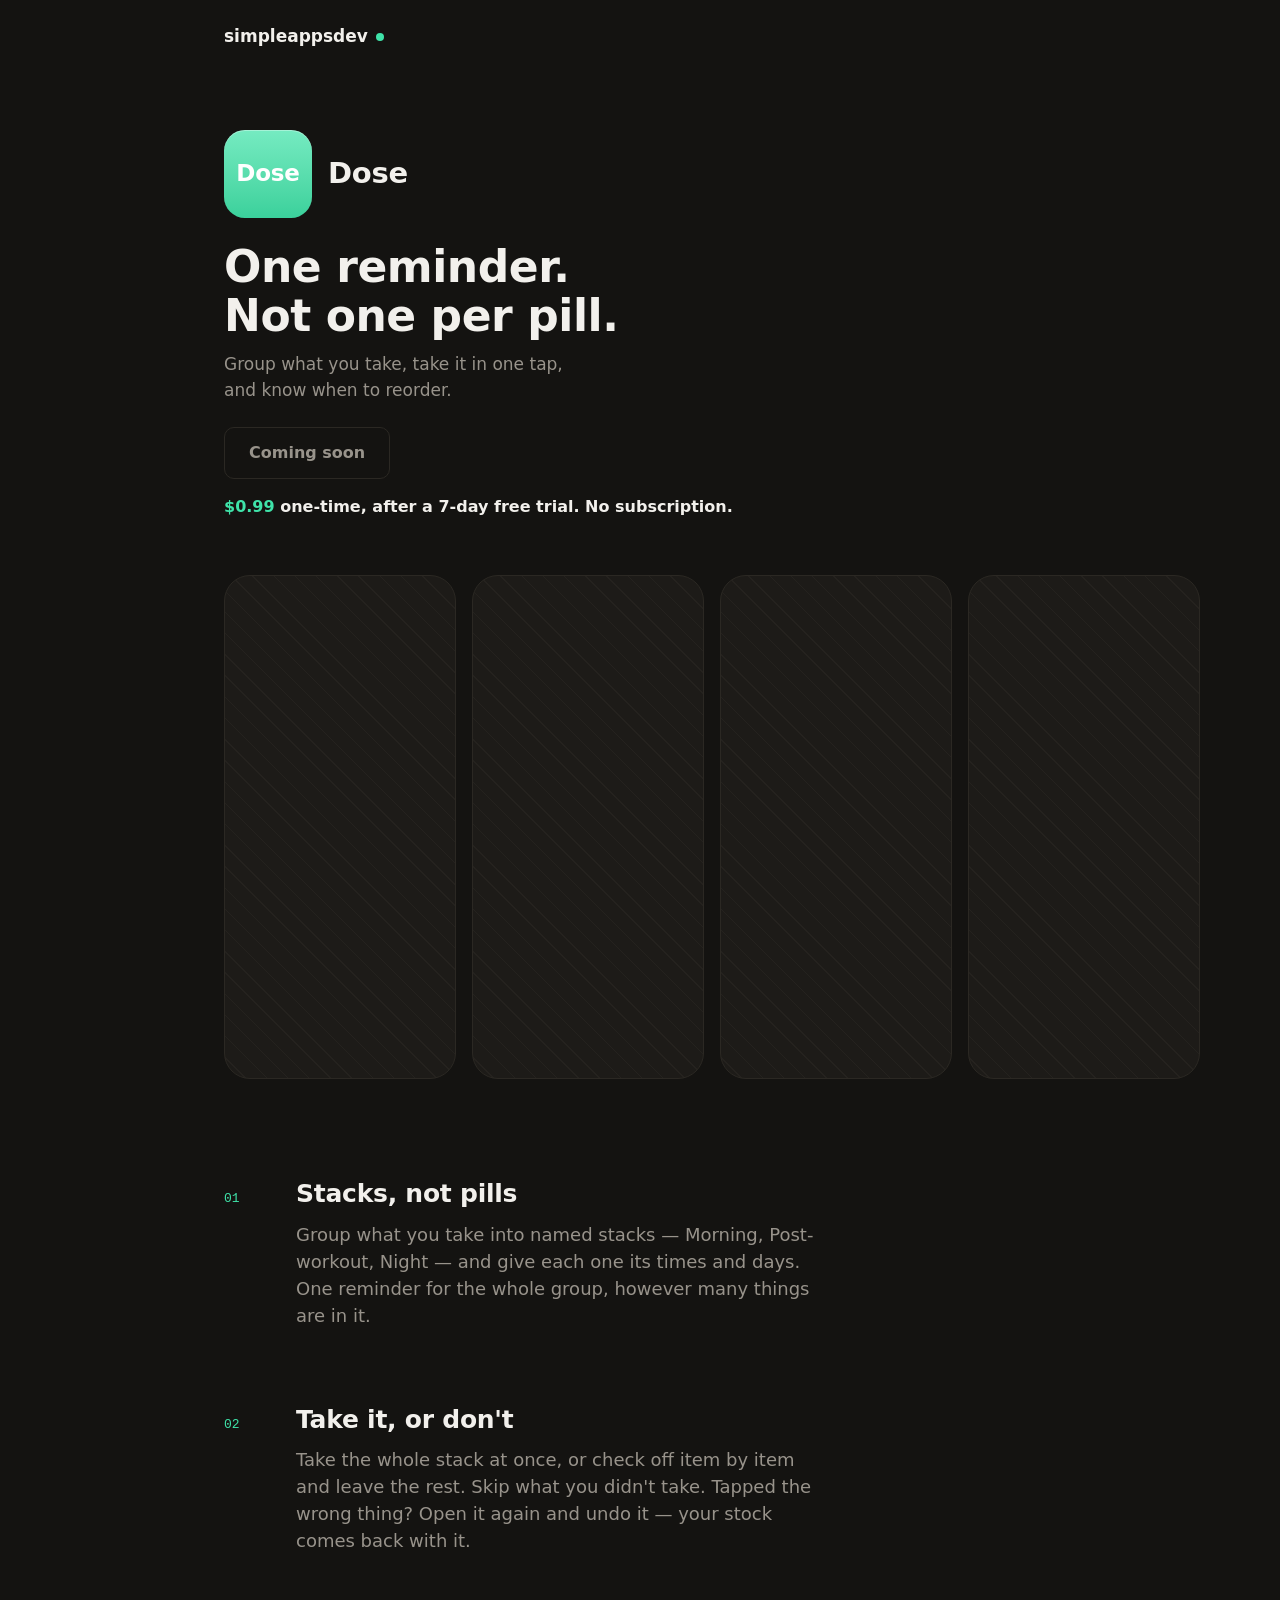
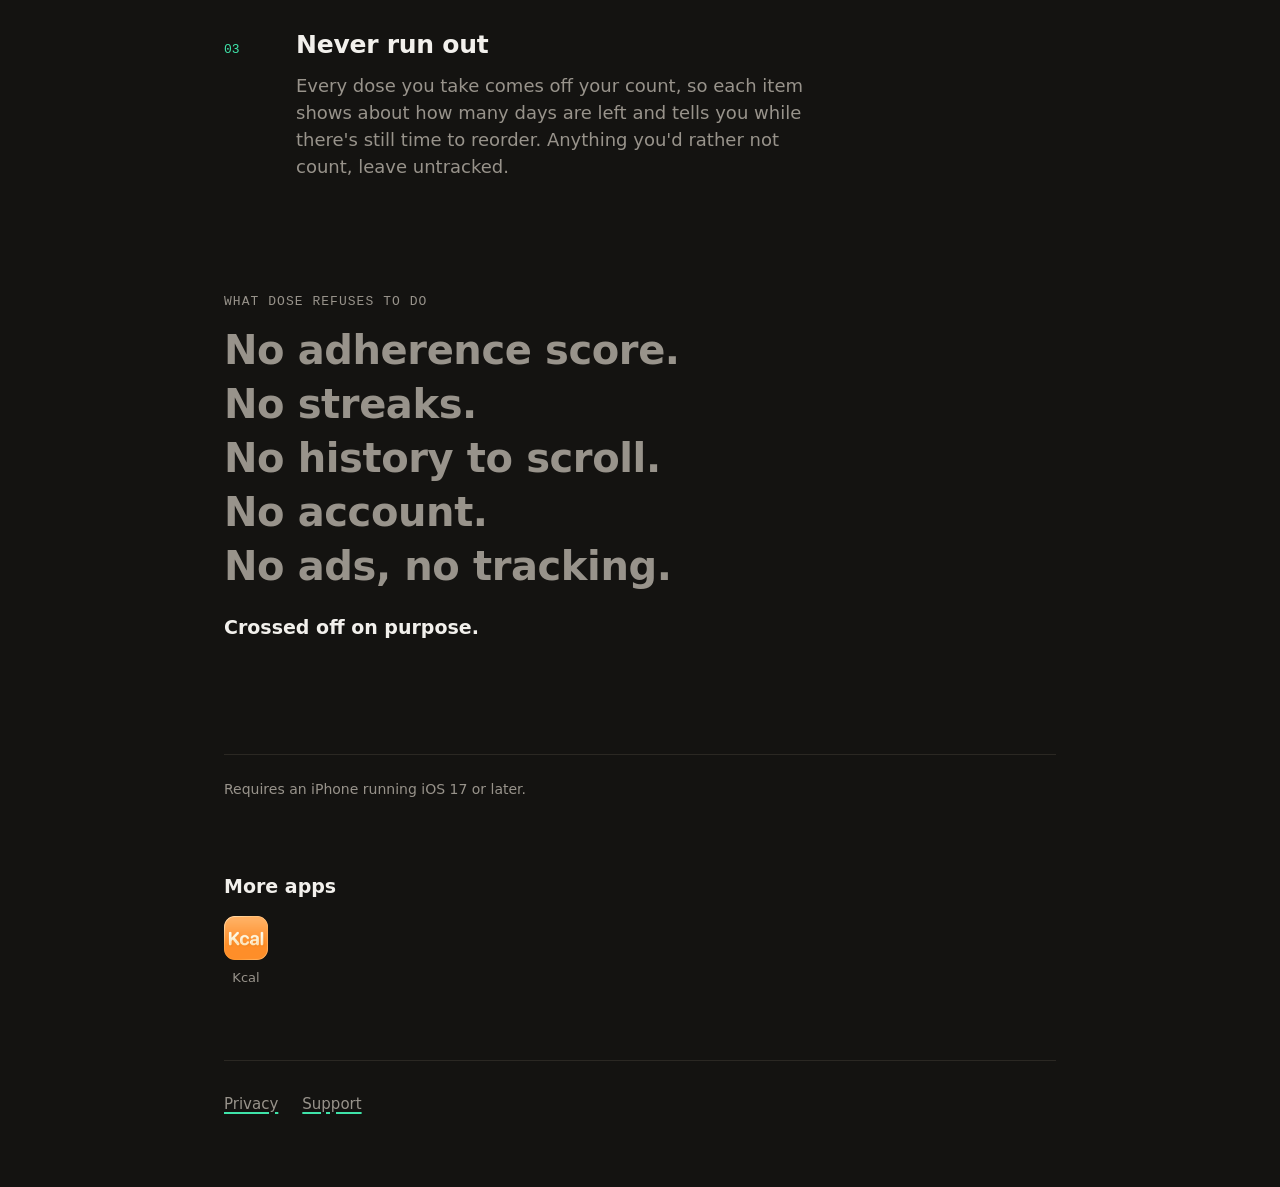
==== dose/index.html @ 7be7d37e "Add Dose: app, privacy and support pages Second app in the portfolio, from dose-status.md. Pending, " ====
<!DOCTYPE html>
<html lang="en">
<head>
<meta charset="utf-8">
<meta name="viewport" content="width=device-width, initial-scale=1">
<meta name="color-scheme" content="dark">
<title>Dose — one reminder, not one per pill</title>
<meta name="description" content="Dose is a supplement and medication reminder for iPhone built around stacks. $0.99 one-time after a 7-day free trial.">
<link rel="canonical" href="https://simpleappsdev.com/dose/">
<meta property="og:type" content="website">
<meta property="og:title" content="Dose — one reminder, not one per pill">
<meta property="og:description" content="A supplement and medication reminder for iPhone built around stacks. $0.99 one-time after a 7-day free trial.">
<meta property="og:url" content="https://simpleappsdev.com/dose/">
<meta property="og:image" content="https://simpleappsdev.com/assets/og/dose.png">
<meta property="og:image:width" content="1200">
<meta property="og:image:height" content="630">
<meta name="twitter:card" content="summary_large_image">
<link rel="stylesheet" href="../css/site.css">
<style>
  /* Dose enforces dark at the window level and has no appearance setting, so
     its pages show what the product is regardless of the visitor's system
     setting. Same values as the shared dark scheme in css/site.css — no new
     tokens, no new styles, nothing that can reach another app's pages. */
  body[data-theme="dark"] {
    --bg: var(--coal);
    --fg: #F2F0EC;
    --muted: #98938B;
    --line: #2B2823;
    --card: #1D1B18;
    --accent: var(--accent-d);
  }
  body[data-theme="dark"] .themed { --accent: var(--accent-d); }
</style>
</head>
<body class="themed" data-app="dose" data-theme="dark" style="--accent-l:#34D399;--accent-d:#3FE3A9">
<div class="wrap">
  <header class="top">
    <a href="../">simpleappsdev</a><span class="dot"></span>
  </header>

  <section class="hero">
    <div class="hero-id">
      <span class="tile tile-lg" id="hero-tile" aria-hidden="true">Dose</span>
      <h1>Dose</h1>
    </div>
    <p class="pitch">One reminder. Not one per pill.</p>
    <p class="sub">Group what you take, take it in one tap, and know when to reorder.</p>
    <!-- STATIC MIRROR OF apps.json — keep the two in step.
         Dose is pending, so this is the "Coming soon" element and must stay
         that way until the app is actually on sale, at which point status
         flips to live and appStoreUrl arrives in apps.json in the same edit.
         Never a badge with a dead href. -->
    <div class="cta" id="cta">
      <span class="soon">Coming soon</span>
    </div>
    <p class="price-line" id="price-line"><strong>$0.99</strong> one-time, after a 7-day free trial. No subscription.</p>
  </section>
</div>

<!-- four slots, one per screen. Dose is dark-only — there is no light capture
     set and the rail must not look for one, so these are plain <img> with no
     scheme swap. Captures are the 1320×2868 originals scaled to 600 wide. -->
<div class="shots" aria-label="Screenshots">
  <figure class="shot">
    <img src="../assets/shots/dose/dark-1.webp" alt="" width="600" height="1304" loading="lazy" decoding="async" onerror="this.remove()">
  </figure>
  <figure class="shot">
    <img src="../assets/shots/dose/dark-2.webp" alt="" width="600" height="1304" loading="lazy" decoding="async" onerror="this.remove()">
  </figure>
  <figure class="shot">
    <img src="../assets/shots/dose/dark-3.webp" alt="" width="600" height="1304" loading="lazy" decoding="async" onerror="this.remove()">
  </figure>
  <figure class="shot">
    <img src="../assets/shots/dose/dark-4.webp" alt="" width="600" height="1304" loading="lazy" decoding="async" onerror="this.remove()">
  </figure>
</div>

<div class="wrap">
  <section class="features">
    <article class="feature">
      <span class="num">01</span>
      <h2>Stacks, not pills</h2>
      <p>Group what you take into named stacks — Morning, Post-workout, Night — and give each one its times and days. One reminder for the whole group, however many things are in it.</p>
    </article>
    <article class="feature">
      <span class="num">02</span>
      <h2>Take it, or don't</h2>
      <p>Take the whole stack at once, or check off item by item and leave the rest. Skip what you didn't take. Tapped the wrong thing? Open it again and undo it — your stock comes back with it.</p>
    </article>
    <article class="feature">
      <span class="num">03</span>
      <h2>Never run out</h2>
      <p>Every dose you take comes off your count, so each item shows about how many days are left and tells you while there's still time to reorder. Anything you'd rather not count, leave untracked.</p>
    </article>
  </section>

  <section class="refuse">
    <p class="kicker">What Dose refuses to do</p>
    <ul>
      <li><span class="no">No adherence score.</span></li>
      <li><span class="no">No streaks.</span></li>
      <li><span class="no">No history to scroll.</span></li>
      <li><span class="no">No account.</span></li>
      <li><span class="no">No ads, no tracking.</span></li>
    </ul>
    <p class="coda">Crossed off on purpose.</p>
  </section>

  <section class="fine">
    <!-- TODO:disclaimer — the app's About section carries a not-medical-advice
         disclaimer, but dose-status.md names it without quoting it. It belongs
         here verbatim, above the requires line, exactly as the app words it. -->
    <p id="requires">Requires an iPhone running iOS 17 or later.</p>
  </section>

  <section class="more" id="more" hidden>
    <h2>More apps</h2>
    <div class="more-row" id="more-row"></div>
  </section>

  <footer class="foot" id="foot">
    <a href="privacy/">Privacy</a>
    <a href="support/">Support</a>
  </footer>
</div>
<script>
(function () {
  /* a value the owner hasn't filled in yet is marked, never empty — treat it as absent */
  function val(v) {
    return (typeof v === 'string' && v !== '' && v.slice(0, 5) !== 'TODO:') ? v : null;
  }
  function wordmark(app, cls) {
    var s = document.createElement('span');
    s.className = cls;
    s.setAttribute('aria-hidden', 'true');
    s.textContent = app.name;
    return s;
  }
  function tile(app, cls, px, prefix) {
    var src = val(app.icon);
    if (!src) return wordmark(app, cls);
    var img = document.createElement('img');
    img.className = cls;
    img.src = prefix + src;
    img.alt = '';
    img.width = px;
    img.height = px;
    img.addEventListener('error', function () {
      img.replaceWith(wordmark(app, cls));
    });
    return img;
  }

  /* the store link is data, never markup: no appStoreUrl (or a pending app)
     means "Coming soon", never a dead badge */
  function renderCta(app) {
    var slot = document.getElementById('cta');
    var url = val(app.appStoreUrl);
    slot.textContent = '';
    if (app.status === 'live' && url) {
      var a = document.createElement('a');
      a.className = 'badge';
      a.href = url;
      var img = document.createElement('img');
      img.src = '../assets/appstore-badge.svg';
      img.alt = 'Download on the App Store';
      img.width = 176;
      img.height = 52;
      a.appendChild(img);
      slot.appendChild(a);
    } else {
      var s = document.createElement('span');
      s.className = 'soon';
      s.textContent = 'Coming soon';
      slot.appendChild(s);
    }
  }

  function render(data) {
    var me = document.body.dataset.app;
    var app = (data.apps || []).find(function (a) { return a.id === me; });

    if (app) {
      document.body.style.setProperty('--accent-l', app.accentLight);
      document.body.style.setProperty('--accent-d', app.accentDark);

      var icon = tile(app, 'tile tile-lg', 88, '../');
      document.getElementById('hero-tile').replaceWith(icon);

      renderCta(app);

      /* two fields, concatenated — the accent part and the plain part.
         never one string sliced by the length of the other */
      var price = val(app.price);
      var rest = val(app.priceRest);
      if (price) {
        var line = document.getElementById('price-line');
        line.textContent = '';
        var strong = document.createElement('strong');
        strong.textContent = price;
        line.appendChild(strong);
        if (rest) line.appendChild(document.createTextNode(rest));
      }

      var requires = val(app.requires);
      if (requires) document.getElementById('requires').textContent = requires;
    }

    var others = (data.apps || []).filter(function (a) { return a.id !== me; });
    if (others.length) {
      var row = document.getElementById('more-row');
      others.forEach(function (o) {
        var a = document.createElement('a');
        a.className = 'themed';
        a.href = '../' + o.url;
        a.style.setProperty('--accent-l', o.accentLight);
        a.style.setProperty('--accent-d', o.accentDark);
        var name = document.createElement('span');
        name.textContent = o.name;
        a.append(tile(o, 'tile tile-sm', 44, '../'), name);
        row.appendChild(a);
      });
      document.getElementById('more').hidden = false;
    }
  }

  fetch('../apps.json')
    .then(function (r) {
      if (!r.ok) throw new Error('apps.json ' + r.status);
      return r.json();
    })
    .then(render)
    .catch(function (err) {
      /* nothing to do: the static hero, price, features and links are all
         still standing. log it and leave the page alone. */
      console.error('Could not load apps.json:', err);
    });
})();
</script>
</body>
</html>
---- css/site.css ----
/* simpleappsdev — one shared stylesheet. Every color and space is a token;
   a new app changes nothing here: it brings its accents via --accent-l / --accent-d. */

:root {
  /* palette */
  --paper: #FAFAF9;
  --ink: #1C1A17;
  --coal: #141311;
  --bone: #E9E6E1;
  --smoke: #8A857D;
  /* per-app accent slots (overridden inline from apps.json) */
  --accent-l: #1C1A17;
  --accent-d: #F2F0EC;
  /* scheme-resolved roles */
  --bg: var(--paper);
  --fg: var(--ink);
  --muted: var(--smoke);
  --line: var(--bone);
  --card: #FFFFFF;
  --accent: var(--accent-l);
  /* type */
  --font-display: ui-rounded, "SF Pro Rounded", system-ui, -apple-system, sans-serif;
  --font-text: system-ui, -apple-system, sans-serif;
  --font-mono: ui-monospace, "SF Mono", Menlo, monospace;
  /* space + shape */
  --sp-1: 4px; --sp-2: 8px; --sp-3: 12px; --sp-4: 16px; --sp-5: 24px;
  --sp-6: 32px; --sp-7: 48px; --sp-8: 72px; --sp-9: 112px;
  --r-s: 10px; --r-m: 18px; --r-l: 26px;
  --col: 680px;
}
@media (prefers-color-scheme: dark) {
  :root {
    --bg: var(--coal);
    --fg: #F2F0EC;
    --muted: #98938B;
    --line: #2B2823;
    --card: #1D1B18;
    --accent: var(--accent-d);
  }
}

/* elements carrying inline per-app accents re-resolve --accent locally */
.themed { --accent: var(--accent-l); }
@media (prefers-color-scheme: dark) {
  .themed { --accent: var(--accent-d); }
}

* { box-sizing: border-box; }
html { -webkit-text-size-adjust: 100%; }
body {
  margin: 0;
  background: var(--bg);
  color: var(--fg);
  font-family: var(--font-text);
  font-size: 17px;
  line-height: 1.5;
  text-wrap: pretty;
}
a { color: var(--fg); text-decoration-color: var(--accent); text-decoration-thickness: 2px; text-underline-offset: 3px; }
a:hover { color: var(--accent); }
img { display: block; max-width: 100%; }

.wrap { max-width: var(--col); margin-inline: auto; padding-inline: var(--sp-5); }

/* ---------- header ---------- */
.top {
  display: flex; align-items: center; gap: var(--sp-2);
  padding-block: var(--sp-5) var(--sp-7);
  font-family: var(--font-display);
  font-weight: 600; font-size: 17px;
}
.top a { text-decoration: none; }
.top .dot { width: 8px; height: 8px; border-radius: 50%; background: var(--accent); }

/* ---------- home ---------- */
.site-line {
  font-family: var(--font-display);
  font-weight: 700;
  font-size: clamp(34px, 9vw, 52px);
  line-height: 1.08;
  letter-spacing: -0.01em;
  margin: 0 0 var(--sp-7);
  max-width: 12ch;
}
.grid {
  display: grid;
  grid-template-columns: repeat(auto-fill, minmax(150px, 1fr));
  gap: var(--sp-4);
  margin-bottom: var(--sp-9);
}
.card {
  display: flex; flex-direction: column; gap: var(--sp-1);
  background: var(--card);
  border: 1px solid var(--line);
  border-radius: var(--r-l);
  padding: var(--sp-5) var(--sp-4) var(--sp-4);
  text-decoration: none;
}
.card:hover { border-color: var(--accent); color: var(--fg); }
.card-body { display: flex; flex-direction: column; gap: var(--sp-1); }
.card .tile { margin-bottom: var(--sp-3); }
.card-name { font-family: var(--font-display); font-weight: 700; font-size: 21px; }
.card-tag { color: var(--muted); font-size: 15px; line-height: 1.35; }
.card-price {
  margin-top: var(--sp-2);
  color: var(--accent);
  font-family: var(--font-display); font-weight: 700; font-size: 15px;
  font-variant-numeric: tabular-nums;
}
/* the static fallback's store line sits under the cards, full width */
.grid > .notice { grid-column: 1 / -1; }
/* one app: a single wide card, icon beside text.
   :only-of-type, not :only-child — the fallback line is a sibling */
.grid > .card:only-of-type {
  grid-column: 1 / -1;
  flex-direction: row; align-items: center; gap: var(--sp-4);
  padding: var(--sp-4);
}
.grid > .card:only-of-type .tile { margin: 0; flex: none; }

/* app-icon tile: gradient of the app's own accent + rounded wordmark */
.tile {
  width: 64px; height: 64px;
  border-radius: 15px;
  display: grid; place-items: center;
  background: linear-gradient(180deg,
    color-mix(in srgb, var(--accent) 72%, #FFF) 0%,
    color-mix(in srgb, var(--accent) 92%, #000) 100%);
  color: #FFF;
  font-family: var(--font-display); font-weight: 700; font-size: 17px;
  letter-spacing: -0.01em;
  box-shadow: inset 0 1px 0 rgb(255 255 255 / .35);
}
.tile-lg { width: 88px; height: 88px; border-radius: 21px; font-size: 23px; }
.tile-sm { width: 44px; height: 44px; border-radius: 11px; font-size: 12px; }

/* ---------- footer (shared) ---------- */
.foot {
  border-top: 1px solid var(--line);
  padding-block: var(--sp-6) var(--sp-8);
  display: flex; flex-wrap: wrap; gap: var(--sp-2) var(--sp-5);
  color: var(--muted); font-size: 15px;
}
.foot a { color: var(--muted); }

/* ---------- app page: hero ---------- */
.hero { padding-bottom: var(--sp-7); }
.hero-id { display: flex; align-items: center; gap: var(--sp-4); margin-bottom: var(--sp-5); }
.hero-id h1 { font-family: var(--font-display); font-weight: 700; font-size: 29px; margin: 0; letter-spacing: -0.01em; }
.pitch {
  font-family: var(--font-display);
  font-weight: 700;
  font-size: clamp(30px, 8vw, 44px);
  line-height: 1.12;
  letter-spacing: -0.01em;
  margin: 0 0 var(--sp-3);
  max-width: 14ch;
}
.sub { color: var(--muted); font-size: 17px; margin: 0 0 var(--sp-5); max-width: 34ch; }
/* the store slot: badge when the app is on sale, "Coming soon" when it isn't.
   both keep the same 52px footprint so the hero never shifts */
.cta { display: flex; align-items: center; min-height: 52px; }
.badge { display: inline-block; border-radius: var(--r-s); }
.badge img { height: 52px; width: auto; }
.soon {
  display: inline-flex; align-items: center;
  height: 52px; padding-inline: var(--sp-5);
  border: 1px solid var(--line); border-radius: var(--r-s);
  color: var(--muted);
  font-family: var(--font-display); font-weight: 600; font-size: 16px;
}
.price-line {
  margin: var(--sp-4) 0 0;
  font-family: var(--font-display); font-weight: 600; font-size: 16px;
  color: var(--fg);
}
.price-line strong { color: var(--accent); font-weight: 700; }

/* ---------- screenshots: horizontal scroll ---------- */
.shots {
  display: flex; gap: var(--sp-4);
  overflow-x: auto;
  scroll-snap-type: x mandatory;
  padding: var(--sp-2) max(var(--sp-5), calc((100vw - var(--col)) / 2 + var(--sp-5))) var(--sp-5);
  margin-bottom: var(--sp-8);
  scrollbar-width: none;
}
.shots::-webkit-scrollbar { display: none; }
.shot {
  flex: none;
  scroll-snap-align: center;
  width: min(62vw, 264px);
  aspect-ratio: 1320 / 2868;
  border-radius: var(--r-l);
  border: 1px solid var(--line);
  background:
    repeating-linear-gradient(45deg, transparent 0 14px, color-mix(in srgb, var(--line) 55%, transparent) 14px 15px),
    var(--card);
  display: grid; place-content: center; gap: var(--sp-2);
  text-align: center;
  margin: 0;
  position: relative;
  overflow: hidden;
}
/* the capture covers the striped slot; if the file isn't there yet the stripes
   are what shows, which is a legitimate empty state, not a broken one */
.shot picture { position: absolute; inset: 0; }
.shot img { width: 100%; height: 100%; object-fit: cover; border-radius: inherit; }
.shot figcaption { font-family: var(--font-mono); font-size: 12px; color: var(--muted); padding-inline: var(--sp-4); }

/* ---------- feature blocks ---------- */
.features { display: flex; flex-direction: column; gap: var(--sp-7); margin-bottom: var(--sp-9); }
.feature { display: flex; flex-direction: column; gap: var(--sp-2); }
.feature .num {
  font-family: var(--font-mono); font-size: 13px; color: var(--accent);
  font-variant-numeric: tabular-nums;
}
.feature h2 {
  font-family: var(--font-display); font-weight: 700; font-size: 25px;
  letter-spacing: -0.01em; margin: 0;
}
.feature p { margin: 0; color: var(--muted); max-width: 46ch; }

/* ---------- the refusal ledger ---------- */
.refuse { margin-bottom: var(--sp-9); }
.refuse .kicker {
  font-family: var(--font-mono); font-size: 13px; color: var(--muted);
  margin: 0 0 var(--sp-4); text-transform: uppercase; letter-spacing: 0.08em;
}
.refuse ul {
  list-style: none; margin: 0; padding: 0;
  display: flex; flex-direction: column; gap: var(--sp-2);
}
.refuse .no {
  position: relative; display: inline-block;
  font-family: var(--font-display); font-weight: 700;
  font-size: clamp(27px, 7.2vw, 40px);
  line-height: 1.15; letter-spacing: -0.01em;
  color: var(--muted);
}
.refuse .no::after {
  content: "";
  position: absolute; left: -2%; right: -2%; top: 54%;
  height: 0.09em; min-height: 3px;
  background: var(--accent);
  border-radius: 99px;
  transform: rotate(-1.2deg);
  transform-origin: left center;
}
.refuse li:nth-child(2n) .no::after { transform: rotate(0.9deg); top: 50%; }
.refuse li:nth-child(3n) .no::after { transform: rotate(-0.6deg); top: 57%; }
.refuse .coda {
  margin: var(--sp-5) 0 0;
  font-family: var(--font-display); font-weight: 600; font-size: 19px;
}
@supports (animation-timeline: view()) {
  @media (prefers-reduced-motion: no-preference) {
    .refuse .no::after {
      scale: 0 1;
      animation: strike linear both;
      animation-timeline: view();
      animation-range: entry 45% entry 90%;
    }
    @keyframes strike { to { scale: 1 1; } }
  }
}

/* ---------- fine print ---------- */
.fine {
  display: flex; flex-direction: column; gap: var(--sp-3);
  color: var(--muted); font-size: 14px;
  border-top: 1px solid var(--line);
  padding-top: var(--sp-5);
  margin-bottom: var(--sp-8);
}
.fine p { margin: 0; max-width: 52ch; }

/* ---------- more apps strip ---------- */
.more { margin-bottom: var(--sp-8); }
.more h2 { font-family: var(--font-display); font-weight: 700; font-size: 19px; margin: 0 0 var(--sp-4); }
.more-row { display: flex; gap: var(--sp-4); flex-wrap: wrap; }
.more-row a { display: flex; flex-direction: column; align-items: center; gap: var(--sp-2); text-decoration: none; font-size: 13px; color: var(--muted); }
.more[hidden] { display: none; }

/* ---------- long-form pages: privacy, support ---------- */
.doc { max-width: 62ch; padding-bottom: var(--sp-8); }
.doc h1 {
  font-family: var(--font-display); font-weight: 700;
  font-size: clamp(30px, 8vw, 40px); line-height: 1.12; letter-spacing: -0.01em;
  margin: 0 0 var(--sp-3);
}
.doc .lede { color: var(--muted); margin: 0 0 var(--sp-6); }
.doc h2 {
  font-family: var(--font-display); font-weight: 700; font-size: 21px;
  letter-spacing: -0.01em; margin: var(--sp-6) 0 var(--sp-2);
}
.doc p { margin: 0 0 var(--sp-3); }
.doc ul { margin: 0 0 var(--sp-3); padding-left: var(--sp-5); }
.doc li { margin-bottom: var(--sp-2); }
.doc .meta { color: var(--muted); font-size: 14px; margin-top: var(--sp-6); }

/* shown only when apps.json can't be read */
.notice { color: var(--muted); font-size: 15px; margin: 0; }

/* ---------- focus ---------- */
:focus-visible { outline: 2px solid var(--accent); outline-offset: 3px; }
.card:focus-visible { outline-offset: 4px; }
.badge:focus-visible { outline-offset: 4px; }
.more-row a:focus-visible { outline-offset: 4px; border-radius: var(--r-m); }
.foot a:focus-visible, .top a:focus-visible { outline-offset: 2px; }

/* ---------- desktop is the adaptation ---------- */
@media (min-width: 720px) {
  :root { --col: 880px; }
  body { font-size: 18px; }
  .grid { grid-template-columns: repeat(auto-fill, minmax(196px, 1fr)); gap: var(--sp-5); }
  .grid > .card:only-of-type { max-width: 480px; }
  .hero { padding-top: var(--sp-6); }
  .features { gap: var(--sp-8); }
  .feature { display: grid; grid-template-columns: 64px 1fr; align-items: baseline; }
  .feature .num { grid-row: span 2; }
  .shot { width: 232px; }
}
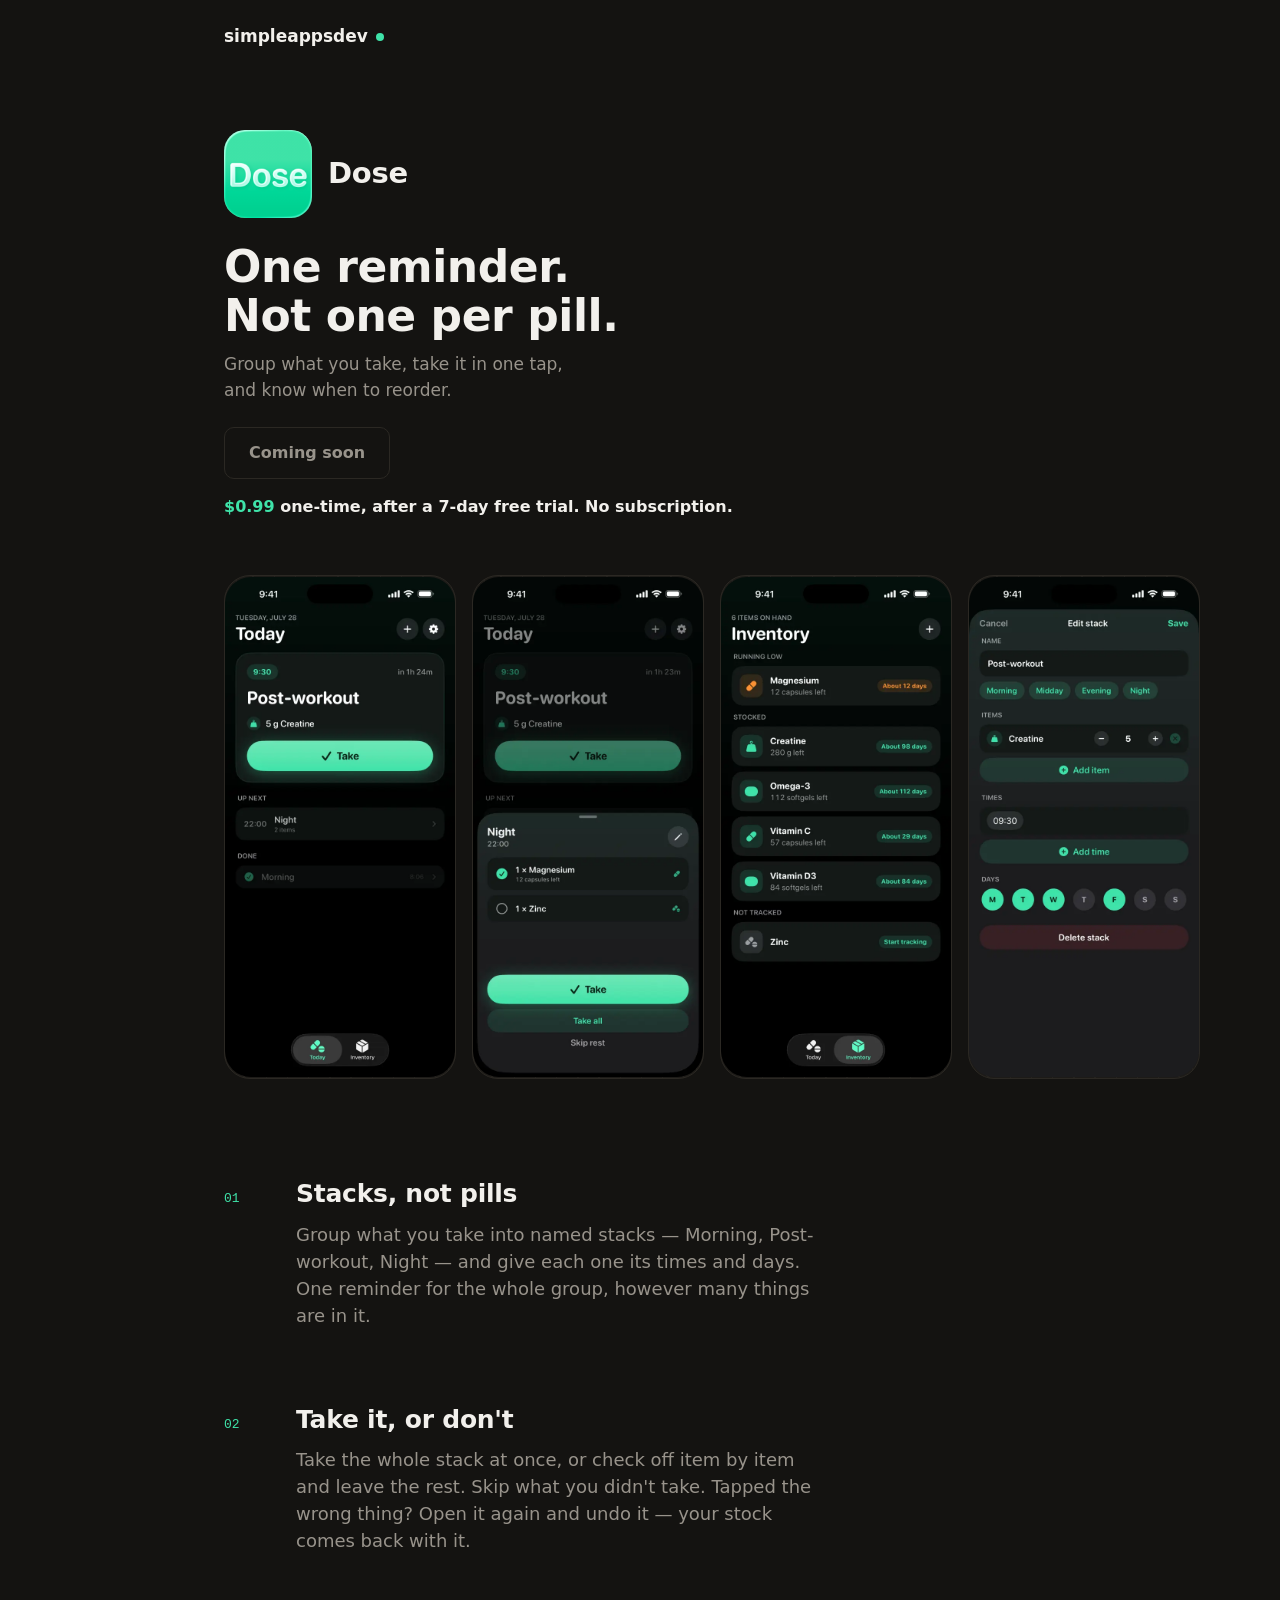
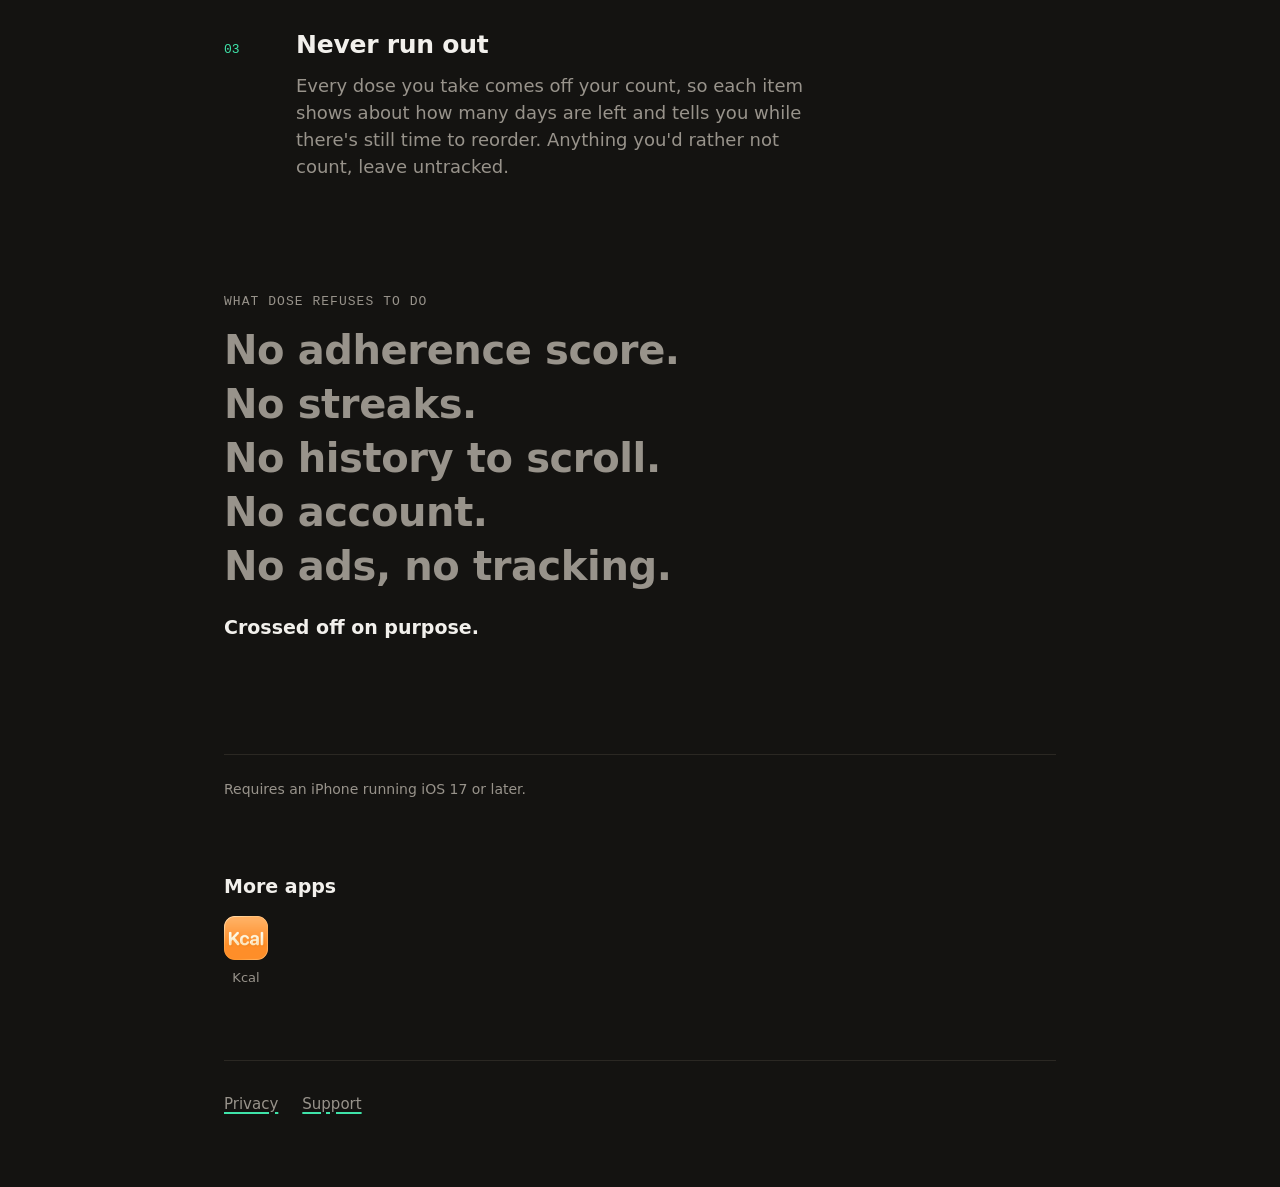
==== commit f4d820c7: "Dose screenshots and icon Four dark captures — Today, take sheet, Inventory, stack editor — at 600×1" ====
--- a/dose/index.html
+++ b/dose/index.html
@@ -62,16 +62,16 @@
      scheme swap. Captures are the 1320×2868 originals scaled to 600 wide. -->
 <div class="shots" aria-label="Screenshots">
   <figure class="shot">
-    <img src="../assets/shots/dose/dark-1.webp" alt="" width="600" height="1304" loading="lazy" decoding="async" onerror="this.remove()">
-  </figure>
-  <figure class="shot">
-    <img src="../assets/shots/dose/dark-2.webp" alt="" width="600" height="1304" loading="lazy" decoding="async" onerror="this.remove()">
-  </figure>
-  <figure class="shot">
-    <img src="../assets/shots/dose/dark-3.webp" alt="" width="600" height="1304" loading="lazy" decoding="async" onerror="this.remove()">
-  </figure>
-  <figure class="shot">
-    <img src="../assets/shots/dose/dark-4.webp" alt="" width="600" height="1304" loading="lazy" decoding="async" onerror="this.remove()">
+    <img src="../assets/shots/dose/dark-1.webp" alt="" width="600" height="1304" loading="lazy" decoding="async">
+  </figure>
+  <figure class="shot">
+    <img src="../assets/shots/dose/dark-2.webp" alt="" width="600" height="1304" loading="lazy" decoding="async">
+  </figure>
+  <figure class="shot">
+    <img src="../assets/shots/dose/dark-3.webp" alt="" width="600" height="1304" loading="lazy" decoding="async">
+  </figure>
+  <figure class="shot">
+    <img src="../assets/shots/dose/dark-4.webp" alt="" width="600" height="1304" loading="lazy" decoding="async">
   </figure>
 </div>
 
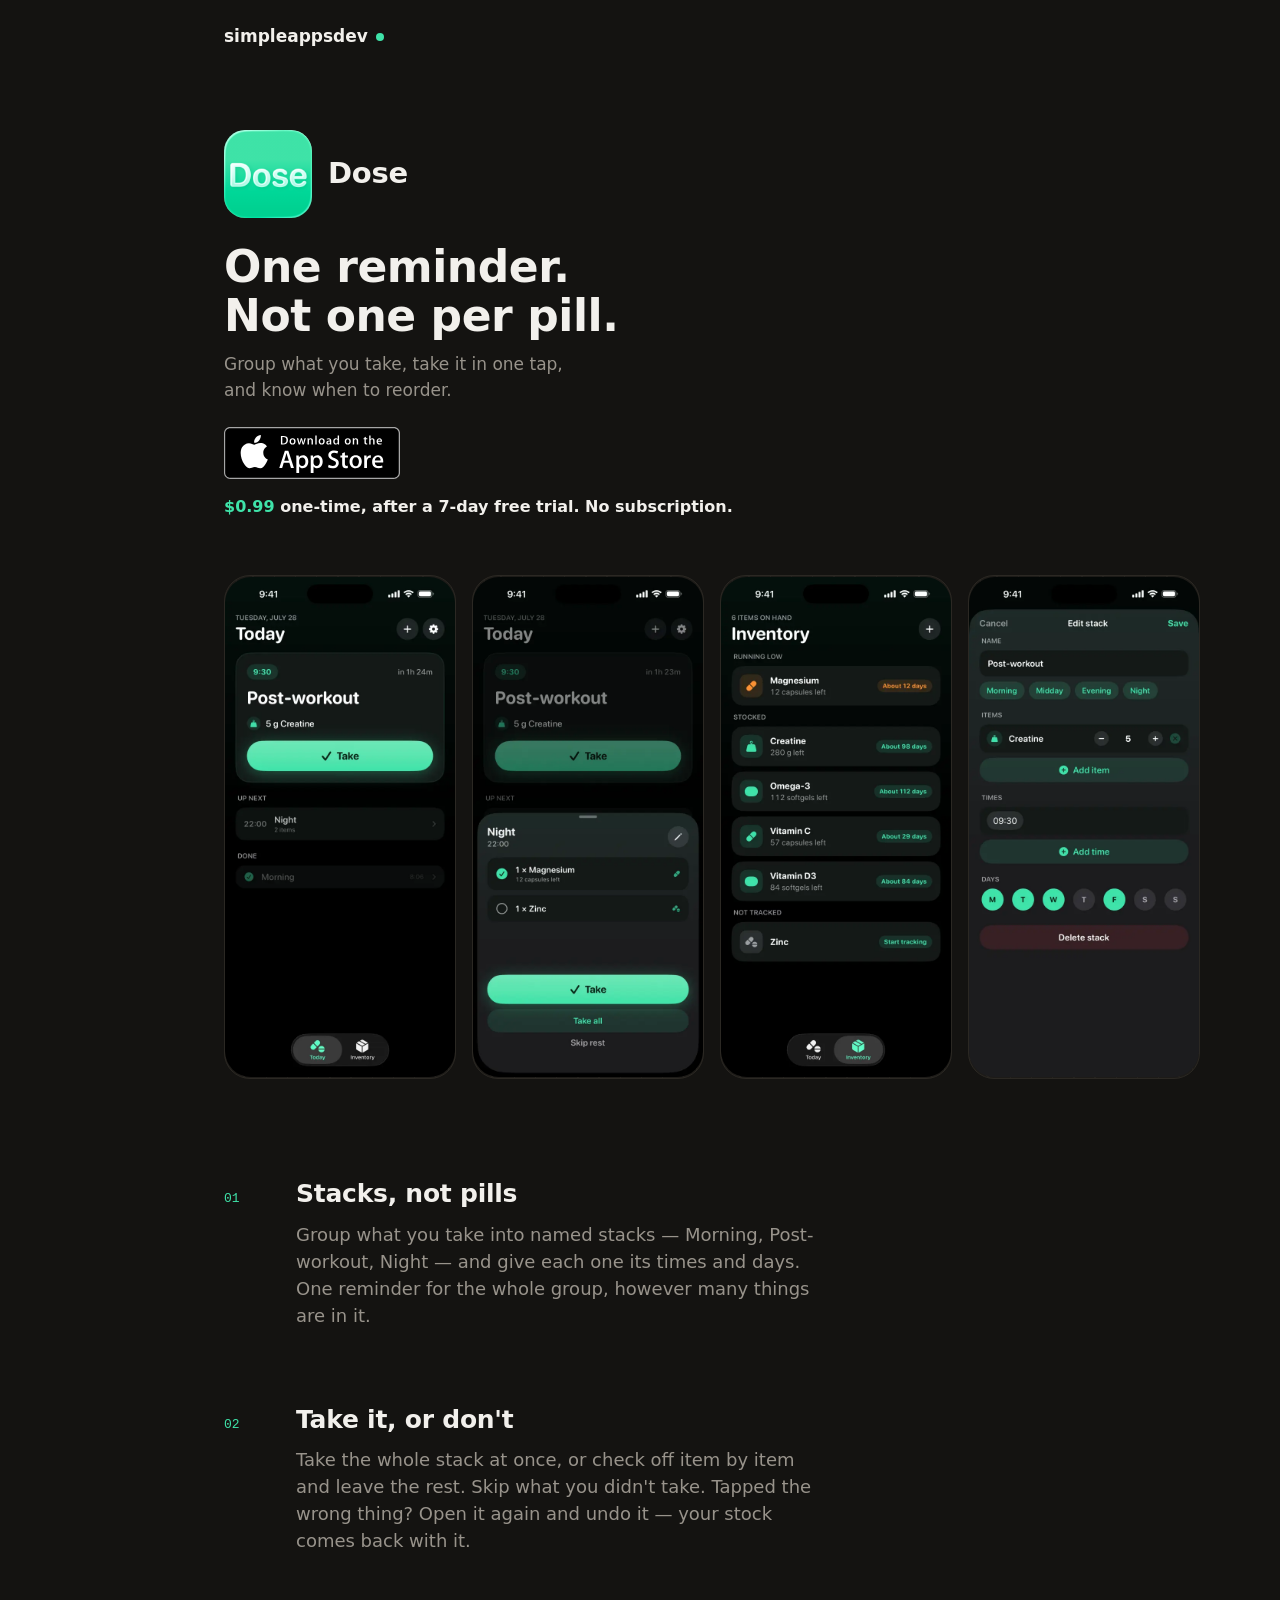
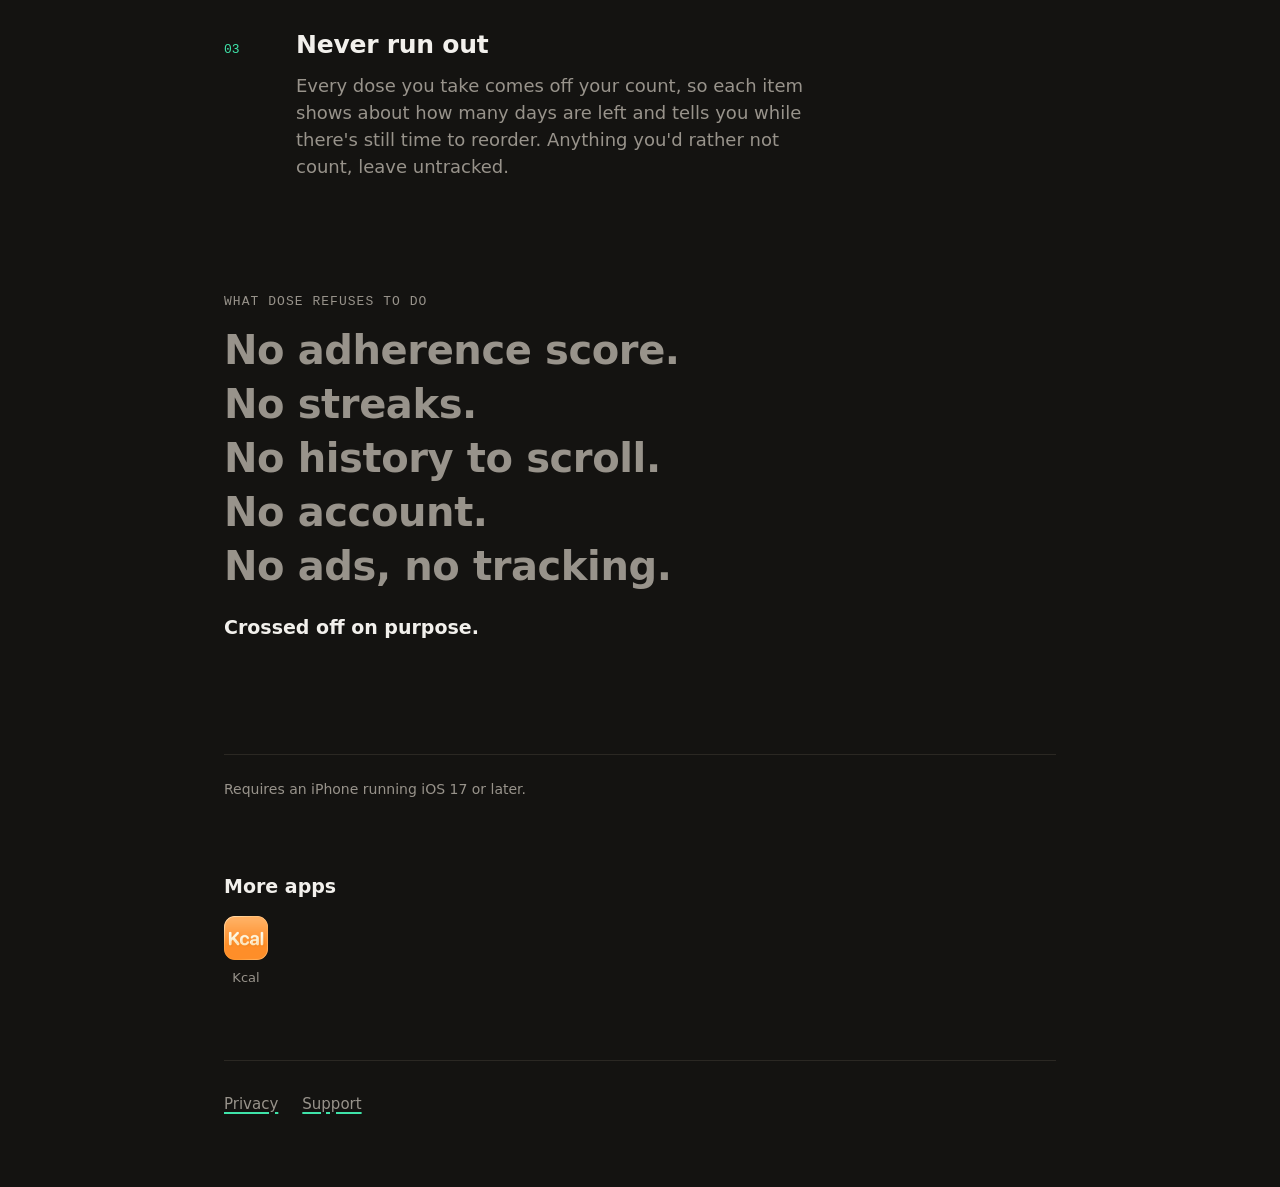
==== commit f57f4f03: "Dose is on sale appStoreUrl arrives and status flips to live in the same edit, per the rule that a p" ====
--- a/dose/index.html
+++ b/dose/index.html
@@ -16,21 +16,6 @@
 <meta property="og:image:height" content="630">
 <meta name="twitter:card" content="summary_large_image">
 <link rel="stylesheet" href="../css/site.css">
-<style>
-  /* Dose enforces dark at the window level and has no appearance setting, so
-     its pages show what the product is regardless of the visitor's system
-     setting. Same values as the shared dark scheme in css/site.css — no new
-     tokens, no new styles, nothing that can reach another app's pages. */
-  body[data-theme="dark"] {
-    --bg: var(--coal);
-    --fg: #F2F0EC;
-    --muted: #98938B;
-    --line: #2B2823;
-    --card: #1D1B18;
-    --accent: var(--accent-d);
-  }
-  body[data-theme="dark"] .themed { --accent: var(--accent-d); }
-</style>
 </head>
 <body class="themed" data-app="dose" data-theme="dark" style="--accent-l:#34D399;--accent-d:#3FE3A9">
 <div class="wrap">
@@ -46,12 +31,14 @@
     <p class="pitch">One reminder. Not one per pill.</p>
     <p class="sub">Group what you take, take it in one tap, and know when to reorder.</p>
     <!-- STATIC MIRROR OF apps.json — keep the two in step.
-         Dose is pending, so this is the "Coming soon" element and must stay
-         that way until the app is actually on sale, at which point status
-         flips to live and appStoreUrl arrives in apps.json in the same edit.
-         Never a badge with a dead href. -->
+         Dose is on sale, so this is the badge, carrying the same tokenised
+         appStoreUrl the data does. If the app ever comes off sale, this goes
+         back to <span class="soon">Coming soon</span> in the same edit that
+         drops appStoreUrl — never a badge with a dead href. -->
     <div class="cta" id="cta">
-      <span class="soon">Coming soon</span>
+      <a class="badge" href="https://apps.apple.com/app/id6794703600?ct=web_dose&amp;mt=8">
+        <img src="../assets/appstore-badge.svg" alt="Download on the App Store" width="176" height="52">
+      </a>
     </div>
     <p class="price-line" id="price-line"><strong>$0.99</strong> one-time, after a 7-day free trial. No subscription.</p>
   </section>
--- a/css/site.css
+++ b/css/site.css
@@ -45,6 +45,19 @@
   .themed { --accent: var(--accent-d); }
 }
 
+/* a dark-only app pins the dark scheme whatever the visitor's setting is —
+   the page should show what the product is. Same six values as the media
+   query above; they are one unit and must be changed together. */
+body[data-theme="dark"] {
+  --bg: var(--coal);
+  --fg: #F2F0EC;
+  --muted: #98938B;
+  --line: #2B2823;
+  --card: #1D1B18;
+  --accent: var(--accent-d);
+}
+body[data-theme="dark"] .themed { --accent: var(--accent-d); }
+
 * { box-sizing: border-box; }
 html { -webkit-text-size-adjust: 100%; }
 body {
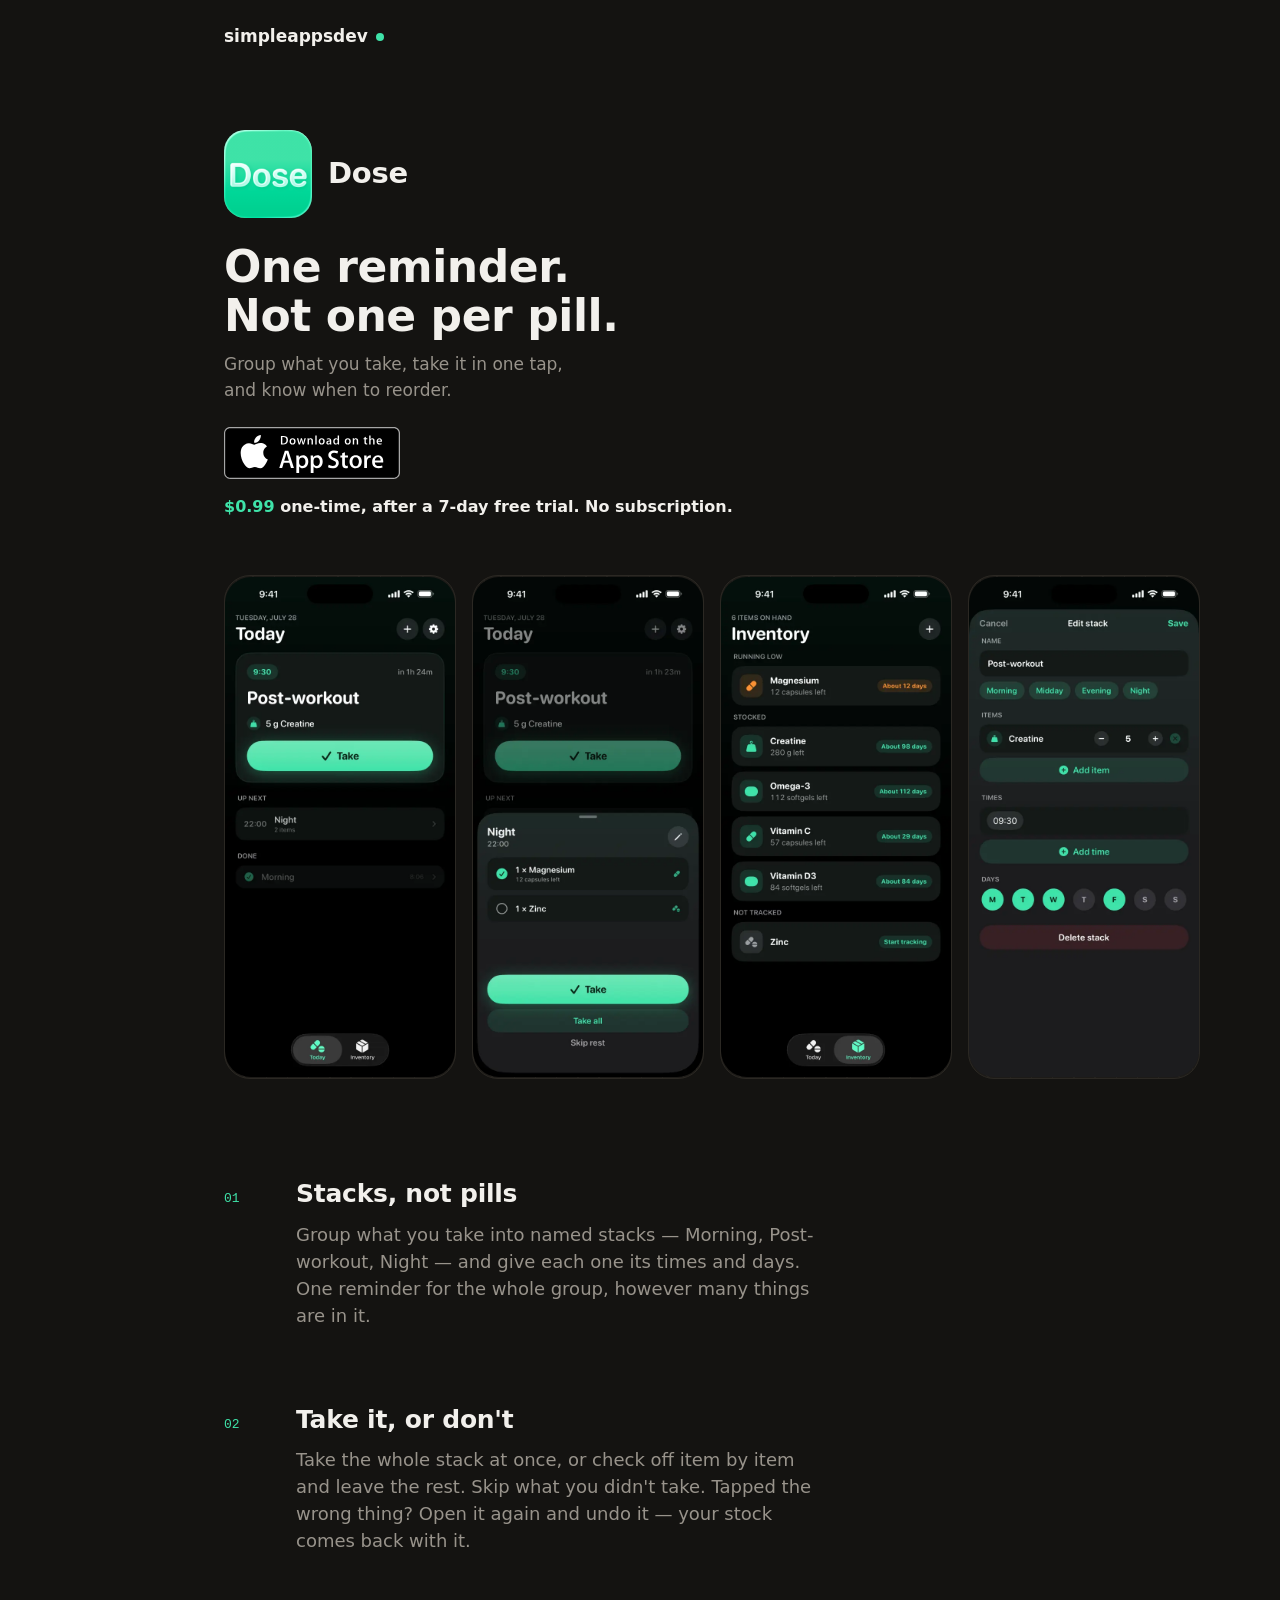
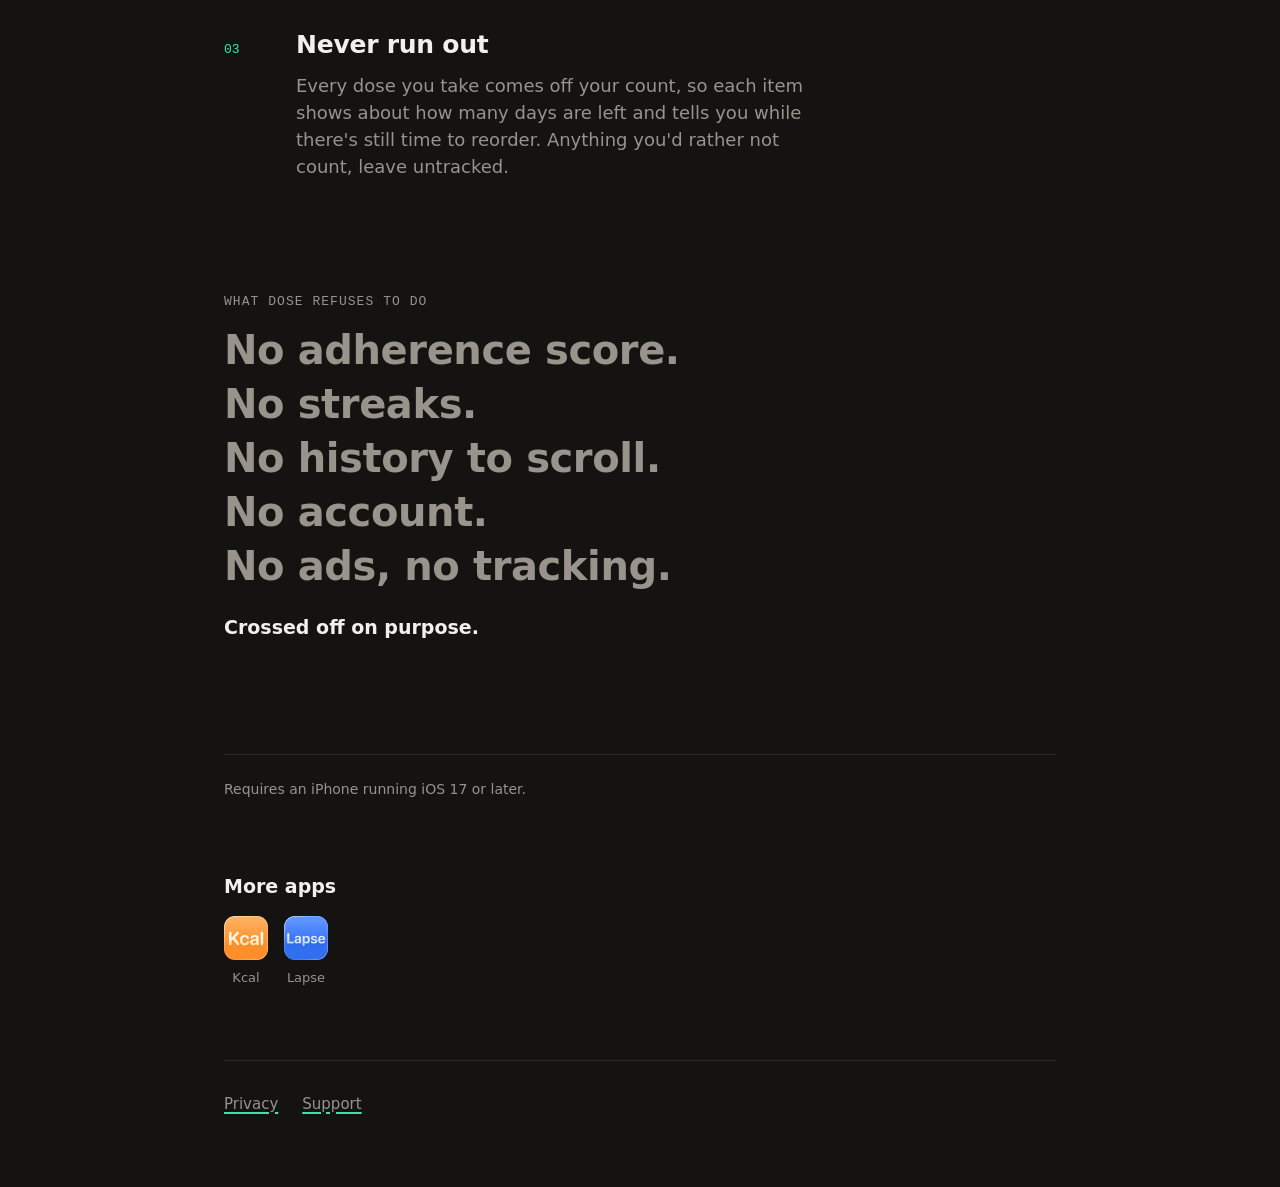
==== commit 4dba38b2: "Dotted-circle favicon; every tab reads "simpleappsdev" The favicon is the dotted disc cropped out of" ====
--- a/dose/index.html
+++ b/dose/index.html
@@ -4,7 +4,9 @@
 <meta charset="utf-8">
 <meta name="viewport" content="width=device-width, initial-scale=1">
 <meta name="color-scheme" content="dark">
-<title>Dose — one reminder, not one per pill</title>
+<title>simpleappsdev</title>
+<link rel="icon" href="/favicon.ico">
+<link rel="apple-touch-icon" href="/apple-touch-icon.png">
 <meta name="description" content="Dose is a supplement and medication reminder for iPhone built around stacks. $0.99 one-time after a 7-day free trial.">
 <link rel="canonical" href="https://simpleappsdev.com/dose/">
 <meta property="og:type" content="website">
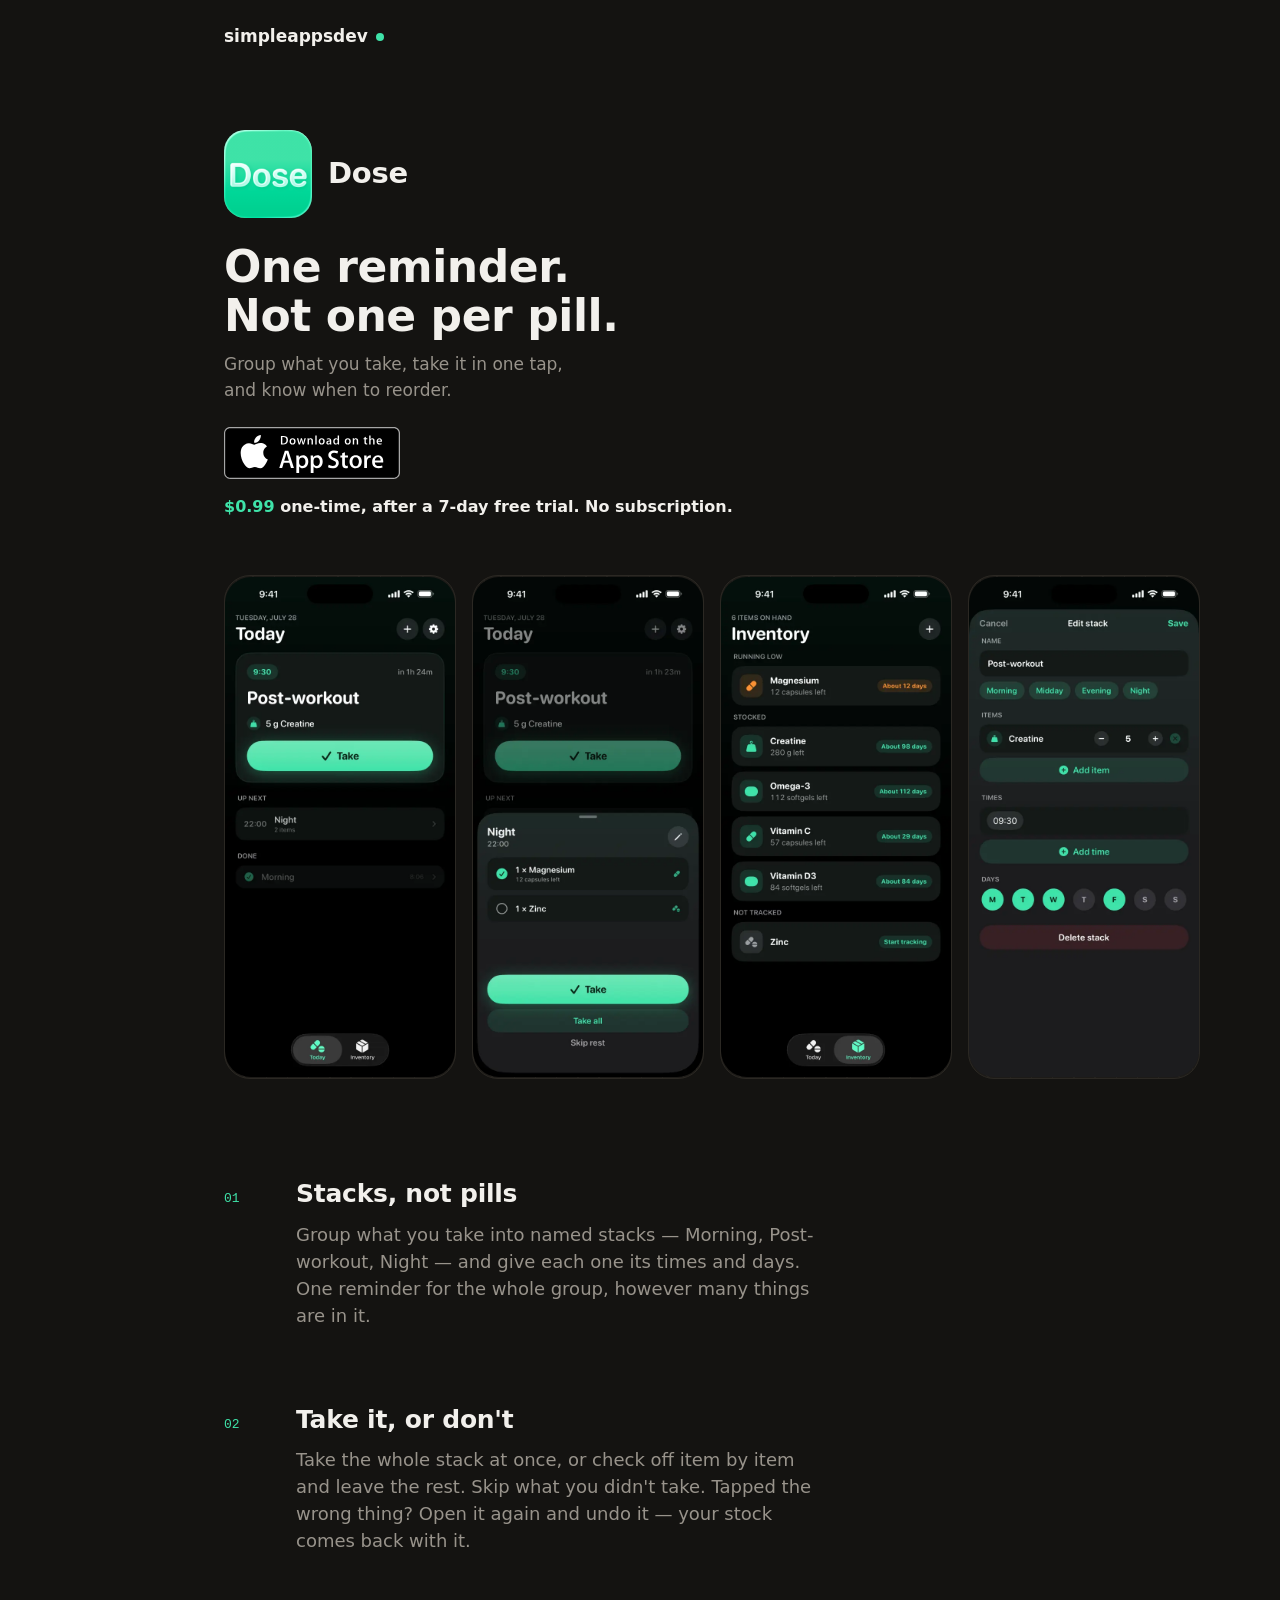
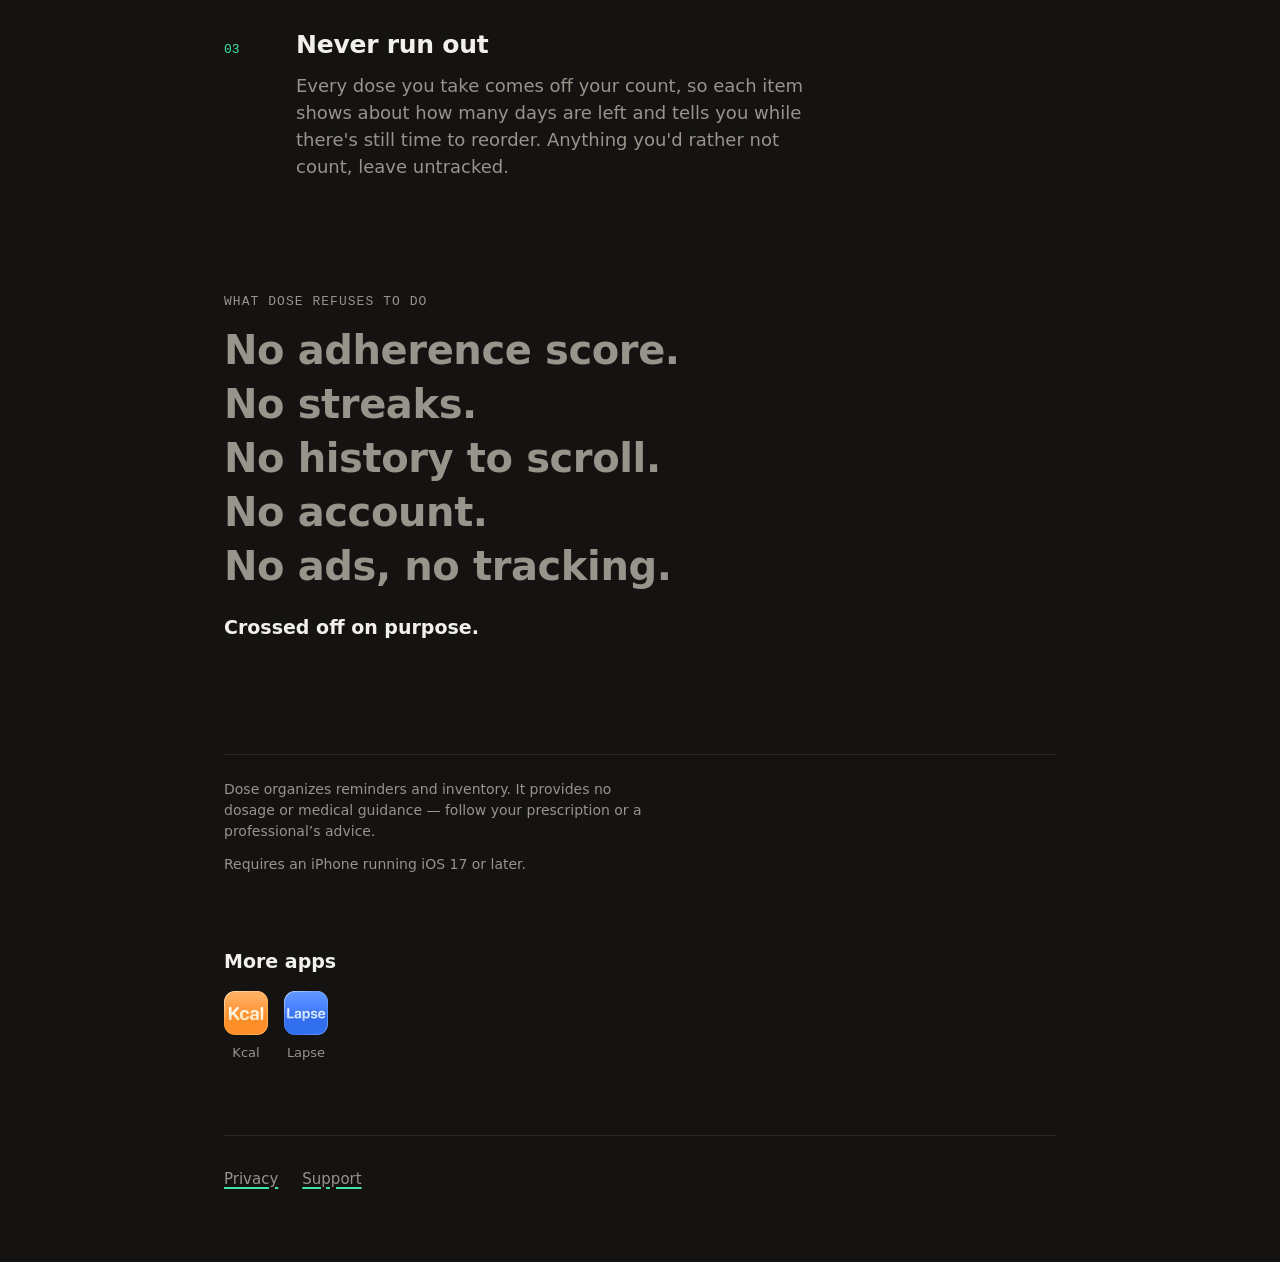
==== commit 4f7d95c8: "Dose's medical disclaimer; page titles name the app again The disclaimer is verbatim from the app's " ====
--- a/dose/index.html
+++ b/dose/index.html
@@ -4,7 +4,7 @@
 <meta charset="utf-8">
 <meta name="viewport" content="width=device-width, initial-scale=1">
 <meta name="color-scheme" content="dark">
-<title>simpleappsdev</title>
+<title>simpleappsdev — Dose</title>
 <link rel="icon" href="/favicon.ico">
 <link rel="apple-touch-icon" href="/apple-touch-icon.png">
 <meta name="description" content="Dose is a supplement and medication reminder for iPhone built around stacks. $0.99 one-time after a 7-day free trial.">
@@ -96,9 +96,8 @@
   </section>
 
   <section class="fine">
-    <!-- TODO:disclaimer — the app's About section carries a not-medical-advice
-         disclaimer, but dose-status.md names it without quoting it. It belongs
-         here verbatim, above the requires line, exactly as the app words it. -->
+    <!-- verbatim from the app's Settings → About section -->
+    <p>Dose organizes reminders and inventory. It provides no dosage or medical guidance — follow your prescription or a professional’s advice.</p>
     <p id="requires">Requires an iPhone running iOS 17 or later.</p>
   </section>
 
